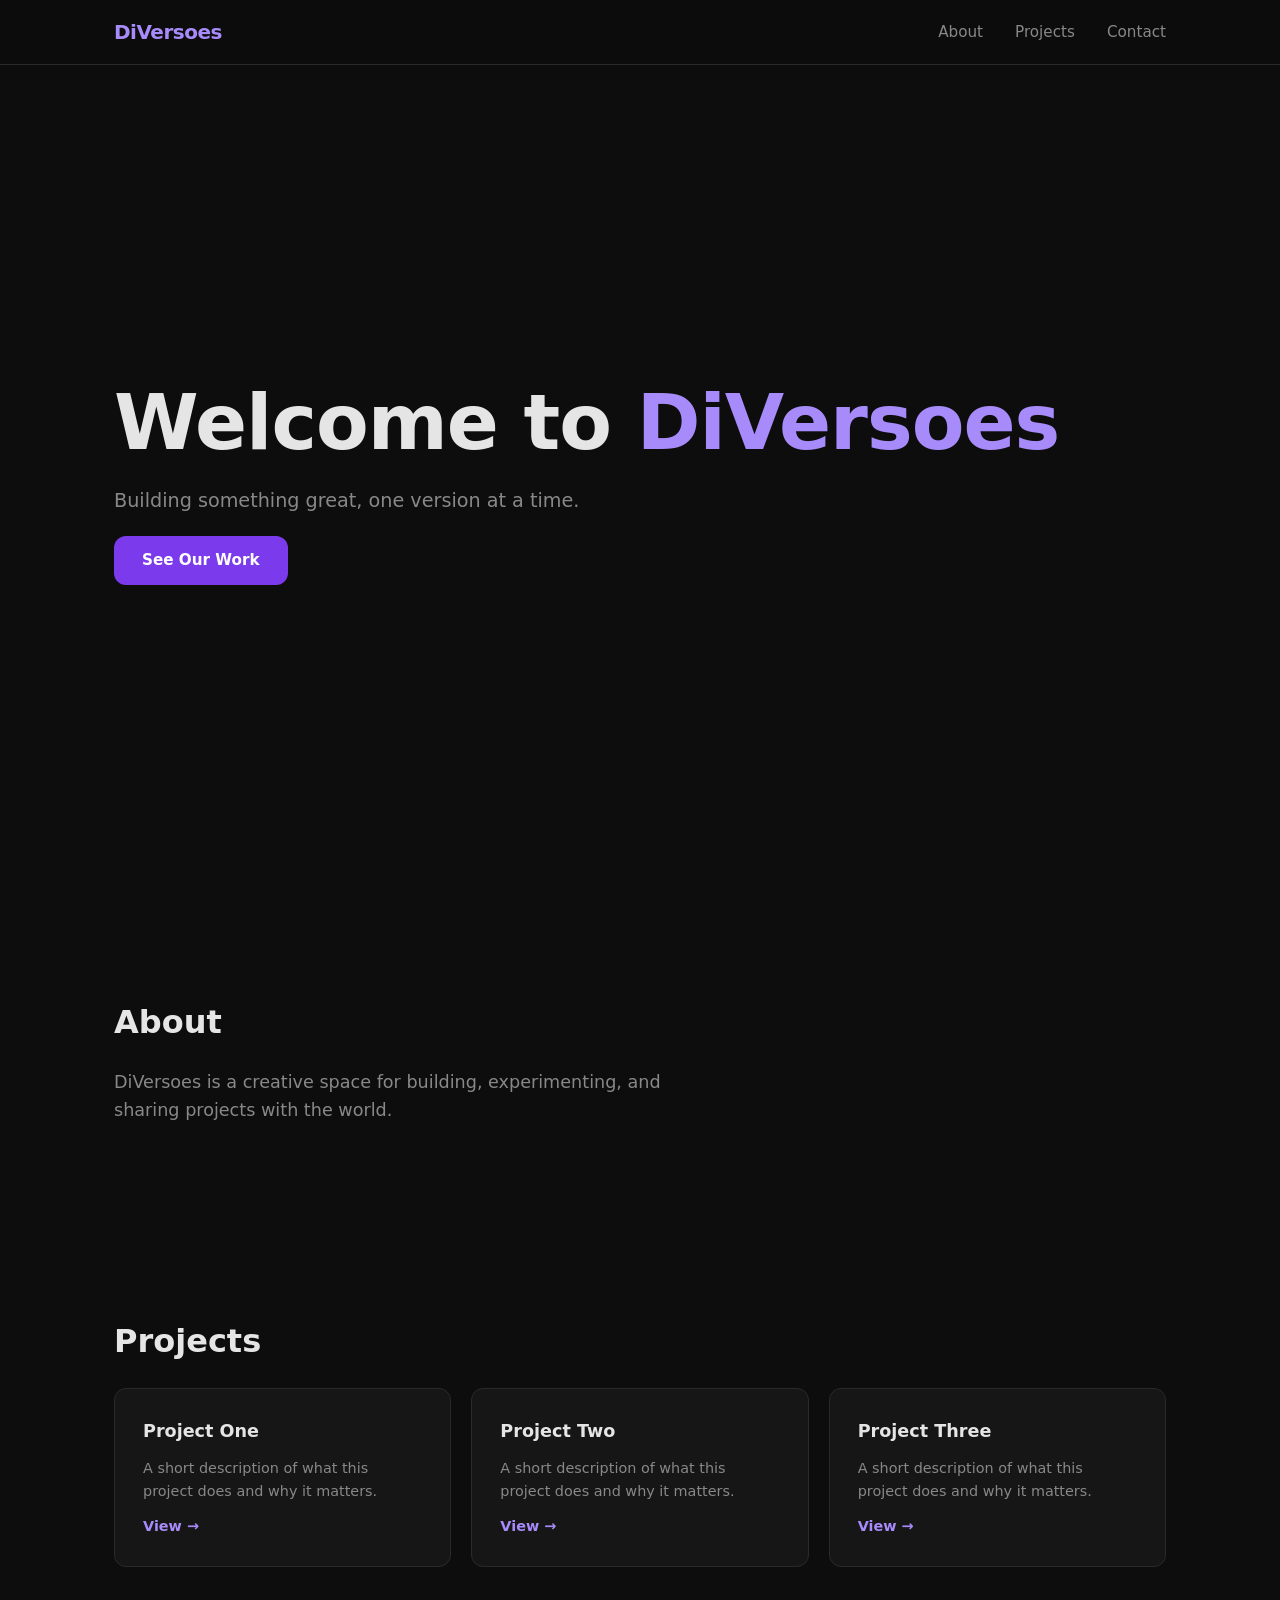
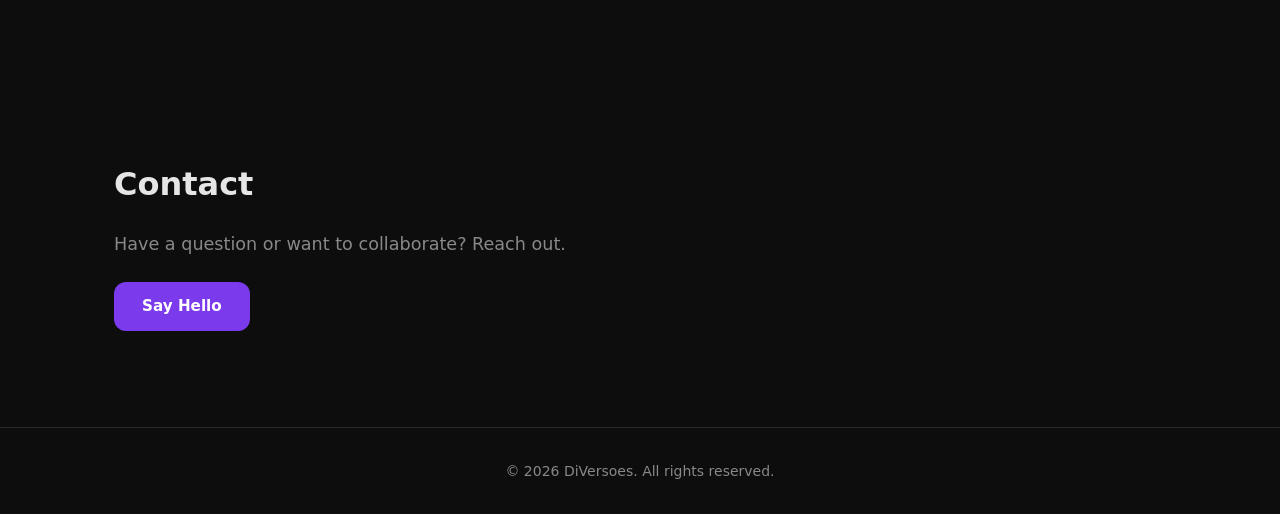
==== index.html @ 04e835b6 "Initial commit: landing page for DiVersoes GitHub Pages site" ====
<!DOCTYPE html>
<html lang="en">
<head>
  <meta charset="UTF-8" />
  <meta name="viewport" content="width=device-width, initial-scale=1.0" />
  <title>DiVersoes</title>
  <link rel="stylesheet" href="style.css" />
</head>
<body>
  <header>
    <nav>
      <span class="logo">DiVersoes</span>
      <ul>
        <li><a href="#about">About</a></li>
        <li><a href="#projects">Projects</a></li>
        <li><a href="#contact">Contact</a></li>
      </ul>
    </nav>
  </header>

  <main>
    <section class="hero">
      <h1>Welcome to <span>DiVersoes</span></h1>
      <p>Building something great, one version at a time.</p>
      <a href="#projects" class="btn">See Our Work</a>
    </section>

    <section id="about">
      <h2>About</h2>
      <p>DiVersoes is a creative space for building, experimenting, and sharing projects with the world.</p>
    </section>

    <section id="projects">
      <h2>Projects</h2>
      <div class="cards">
        <div class="card">
          <h3>Project One</h3>
          <p>A short description of what this project does and why it matters.</p>
          <a href="#">View &rarr;</a>
        </div>
        <div class="card">
          <h3>Project Two</h3>
          <p>A short description of what this project does and why it matters.</p>
          <a href="#">View &rarr;</a>
        </div>
        <div class="card">
          <h3>Project Three</h3>
          <p>A short description of what this project does and why it matters.</p>
          <a href="#">View &rarr;</a>
        </div>
      </div>
    </section>

    <section id="contact">
      <h2>Contact</h2>
      <p>Have a question or want to collaborate? Reach out.</p>
      <a href="mailto:hello@diversoes.com" class="btn">Say Hello</a>
    </section>
  </main>

  <footer>
    <p>&copy; 2026 DiVersoes. All rights reserved.</p>
  </footer>
</body>
</html>
---- style.css ----
*, *::before, *::after {
  box-sizing: border-box;
  margin: 0;
  padding: 0;
}

:root {
  --bg: #0d0d0d;
  --surface: #161616;
  --border: #2a2a2a;
  --accent: #7c3aed;
  --accent-light: #a78bfa;
  --text: #e5e5e5;
  --muted: #888;
  --radius: 12px;
}

html {
  scroll-behavior: smooth;
}

body {
  background: var(--bg);
  color: var(--text);
  font-family: system-ui, -apple-system, sans-serif;
  line-height: 1.6;
}

/* NAV */
header {
  position: sticky;
  top: 0;
  z-index: 100;
  background: rgba(13, 13, 13, 0.85);
  backdrop-filter: blur(12px);
  border-bottom: 1px solid var(--border);
}

nav {
  max-width: 1100px;
  margin: 0 auto;
  padding: 1rem 1.5rem;
  display: flex;
  align-items: center;
  justify-content: space-between;
}

.logo {
  font-size: 1.25rem;
  font-weight: 700;
  color: var(--accent-light);
  letter-spacing: -0.5px;
}

nav ul {
  list-style: none;
  display: flex;
  gap: 2rem;
}

nav a {
  color: var(--muted);
  text-decoration: none;
  font-size: 0.95rem;
  transition: color 0.2s;
}

nav a:hover {
  color: var(--text);
}

/* SECTIONS */
main {
  max-width: 1100px;
  margin: 0 auto;
  padding: 0 1.5rem;
}

section {
  padding: 6rem 0;
}

h2 {
  font-size: 2rem;
  font-weight: 700;
  margin-bottom: 1.25rem;
}

/* HERO */
.hero {
  min-height: calc(100vh - 64px);
  display: flex;
  flex-direction: column;
  justify-content: center;
  gap: 1.25rem;
}

.hero h1 {
  font-size: clamp(2.5rem, 6vw, 5rem);
  font-weight: 800;
  line-height: 1.1;
  letter-spacing: -1px;
}

.hero h1 span {
  color: var(--accent-light);
}

.hero p {
  font-size: 1.2rem;
  color: var(--muted);
  max-width: 480px;
}

/* BUTTON */
.btn {
  display: inline-block;
  padding: 0.75rem 1.75rem;
  background: var(--accent);
  color: #fff;
  text-decoration: none;
  border-radius: var(--radius);
  font-weight: 600;
  font-size: 0.95rem;
  transition: background 0.2s, transform 0.1s;
  width: fit-content;
}

.btn:hover {
  background: #6d28d9;
  transform: translateY(-1px);
}

/* ABOUT */
#about p {
  color: var(--muted);
  font-size: 1.1rem;
  max-width: 600px;
}

/* CARDS */
.cards {
  display: grid;
  grid-template-columns: repeat(auto-fill, minmax(280px, 1fr));
  gap: 1.25rem;
  margin-top: 0.5rem;
}

.card {
  background: var(--surface);
  border: 1px solid var(--border);
  border-radius: var(--radius);
  padding: 1.75rem;
  display: flex;
  flex-direction: column;
  gap: 0.75rem;
  transition: border-color 0.2s, transform 0.2s;
}

.card:hover {
  border-color: var(--accent);
  transform: translateY(-2px);
}

.card h3 {
  font-size: 1.1rem;
  font-weight: 600;
}

.card p {
  color: var(--muted);
  font-size: 0.9rem;
  flex: 1;
}

.card a {
  color: var(--accent-light);
  text-decoration: none;
  font-size: 0.9rem;
  font-weight: 600;
}

.card a:hover {
  text-decoration: underline;
}

/* CONTACT */
#contact p {
  color: var(--muted);
  font-size: 1.1rem;
  margin-bottom: 1.5rem;
}

/* FOOTER */
footer {
  border-top: 1px solid var(--border);
  text-align: center;
  padding: 2rem 1.5rem;
  color: var(--muted);
  font-size: 0.875rem;
}
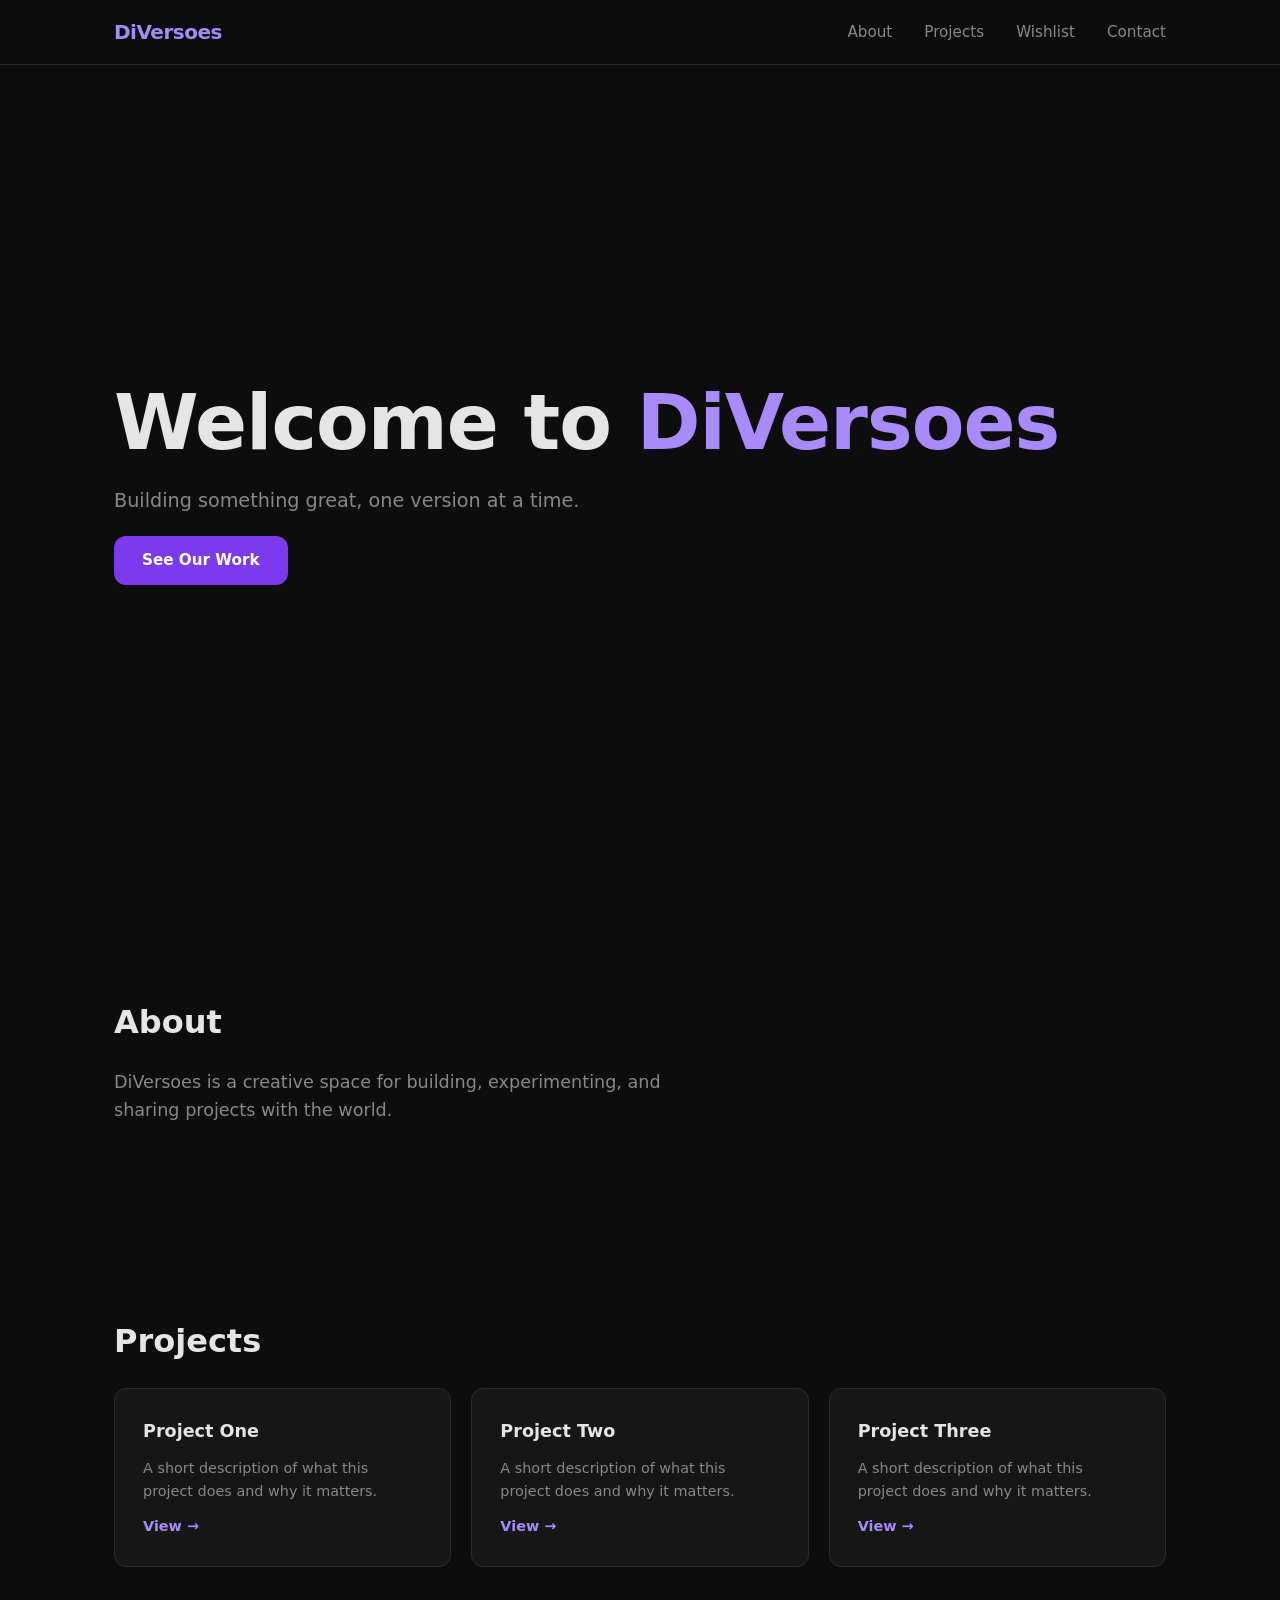
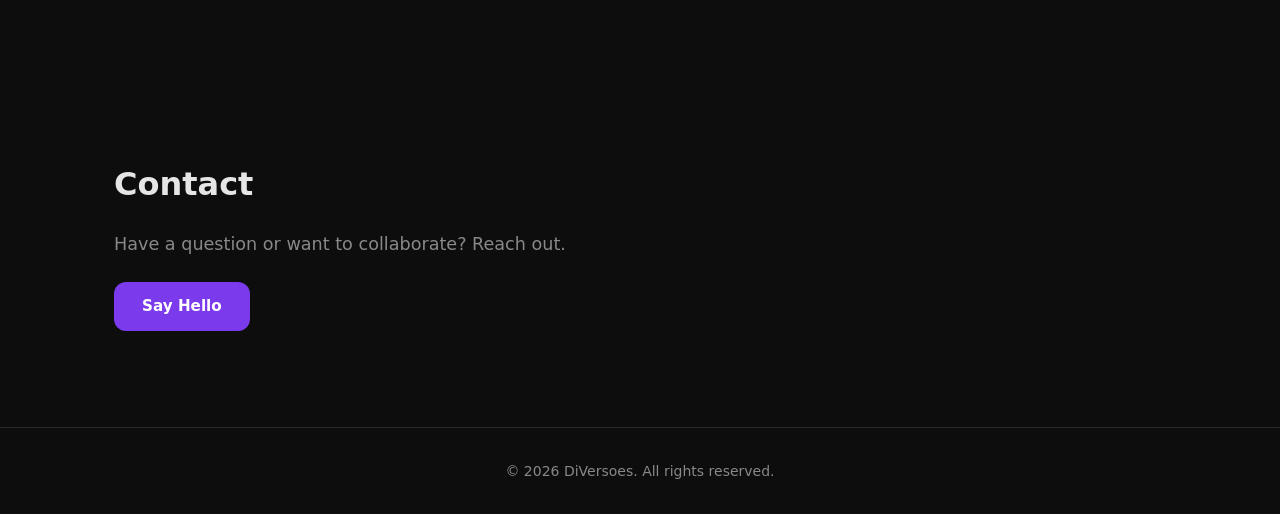
==== commit 210c8998: "Add LEGO Wishlist page with tag groups, drag-drop ordering, and BrickEconomy API integration" ====
--- a/index.html
+++ b/index.html
@@ -9,10 +9,11 @@
 <body>
   <header>
     <nav>
-      <span class="logo">DiVersoes</span>
+      <a href="/" class="logo">DiVersoes</a>
       <ul>
         <li><a href="#about">About</a></li>
         <li><a href="#projects">Projects</a></li>
+        <li><a href="/wishlist">Wishlist</a></li>
         <li><a href="#contact">Contact</a></li>
       </ul>
     </nav>
--- a/style.css
+++ b/style.css
@@ -50,6 +50,7 @@
   font-weight: 700;
   color: var(--accent-light);
   letter-spacing: -0.5px;
+  text-decoration: none;
 }
 
 nav ul {
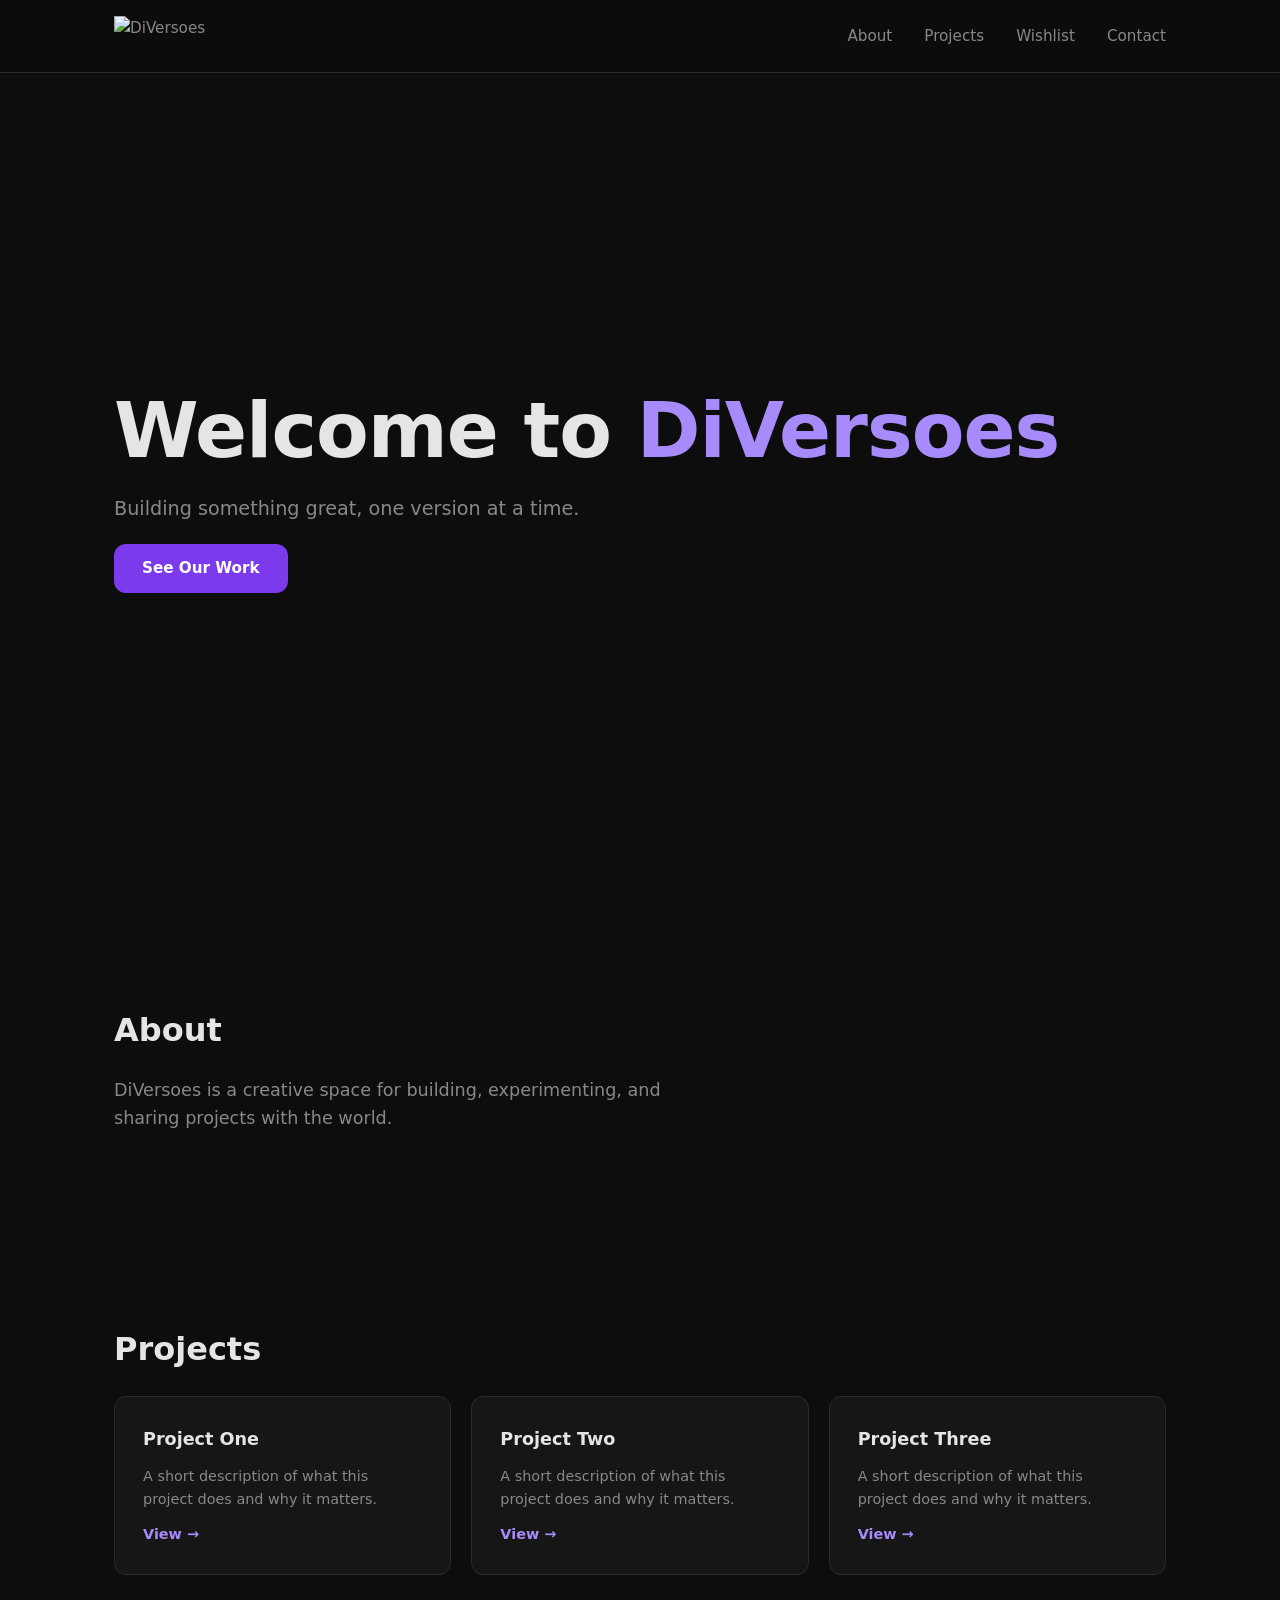
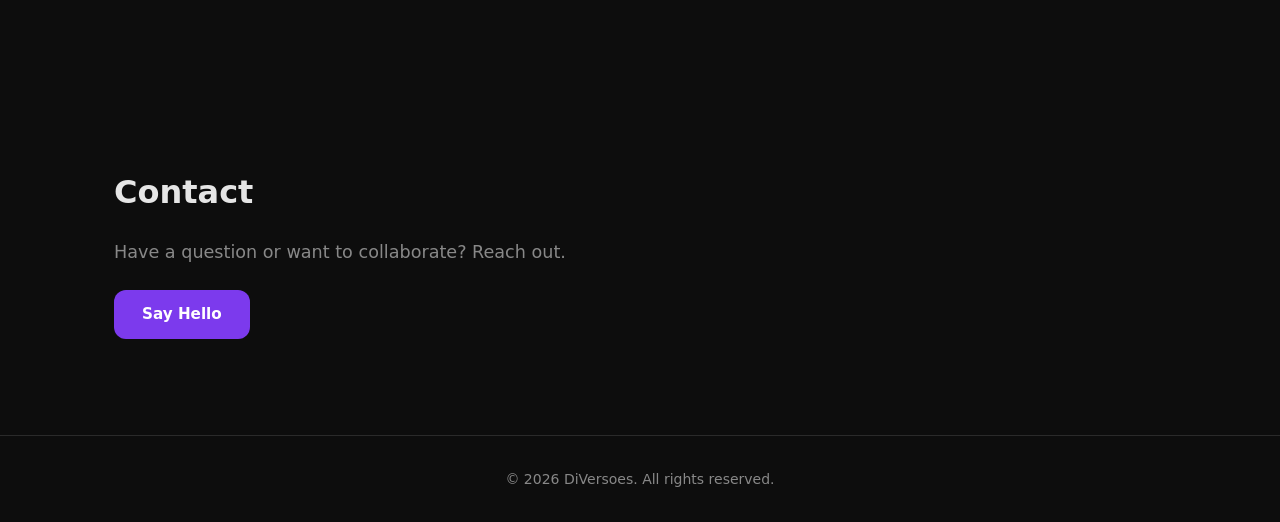
==== commit 6cd0a6a7: "Replace text logo with image logo across all pages https://claude.ai/code/session_01UKga1BzqjWkyQqUs" ====
--- a/index.html
+++ b/index.html
@@ -9,7 +9,7 @@
 <body>
   <header>
     <nav>
-      <a href="/" class="logo">DiVersoes</a>
+      <a href="/" class="logo"><img src="assets/logo.png" alt="DiVersoes"></a>
       <ul>
         <li><a href="#about">About</a></li>
         <li><a href="#projects">Projects</a></li>
--- a/style.css
+++ b/style.css
@@ -46,11 +46,14 @@
 }
 
 .logo {
-  font-size: 1.25rem;
-  font-weight: 700;
-  color: var(--accent-light);
-  letter-spacing: -0.5px;
-  text-decoration: none;
+  text-decoration: none;
+  display: flex;
+  align-items: center;
+}
+
+.logo img {
+  height: 40px;
+  width: auto;
 }
 
 nav ul {
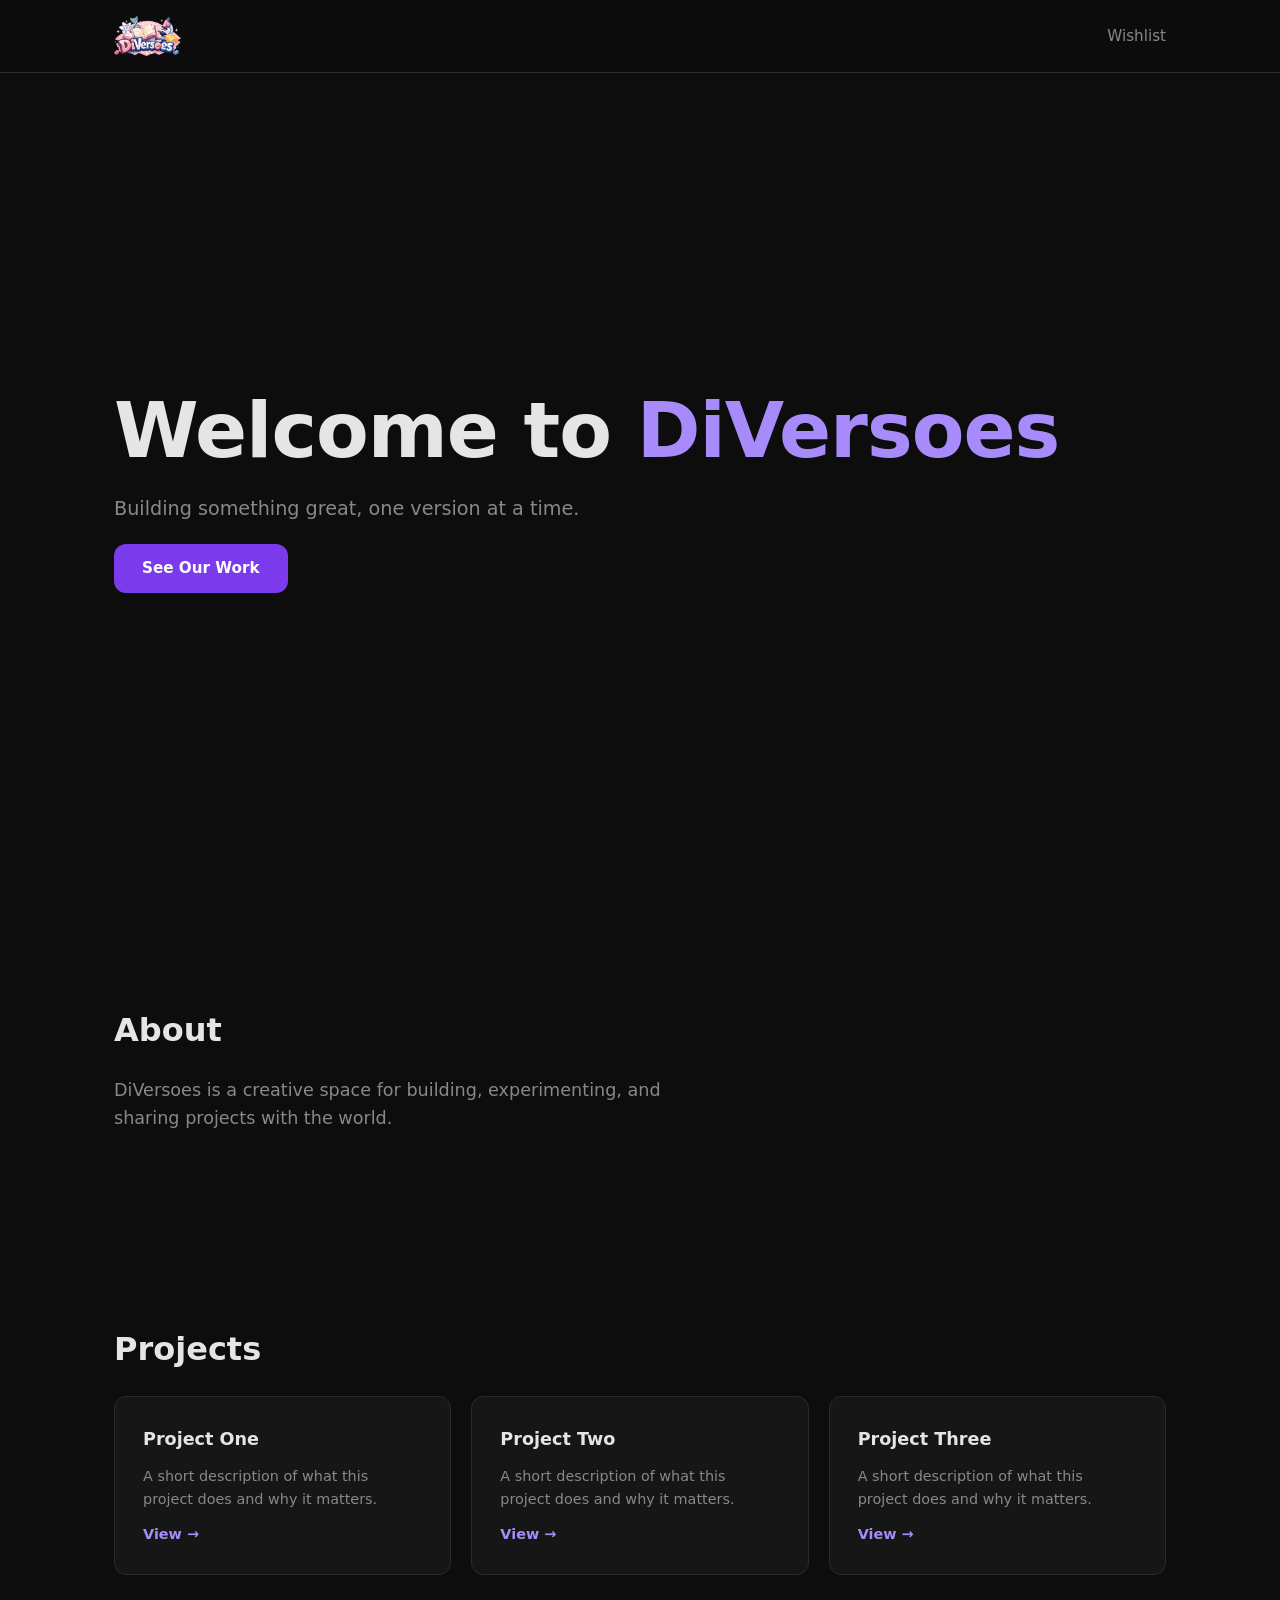
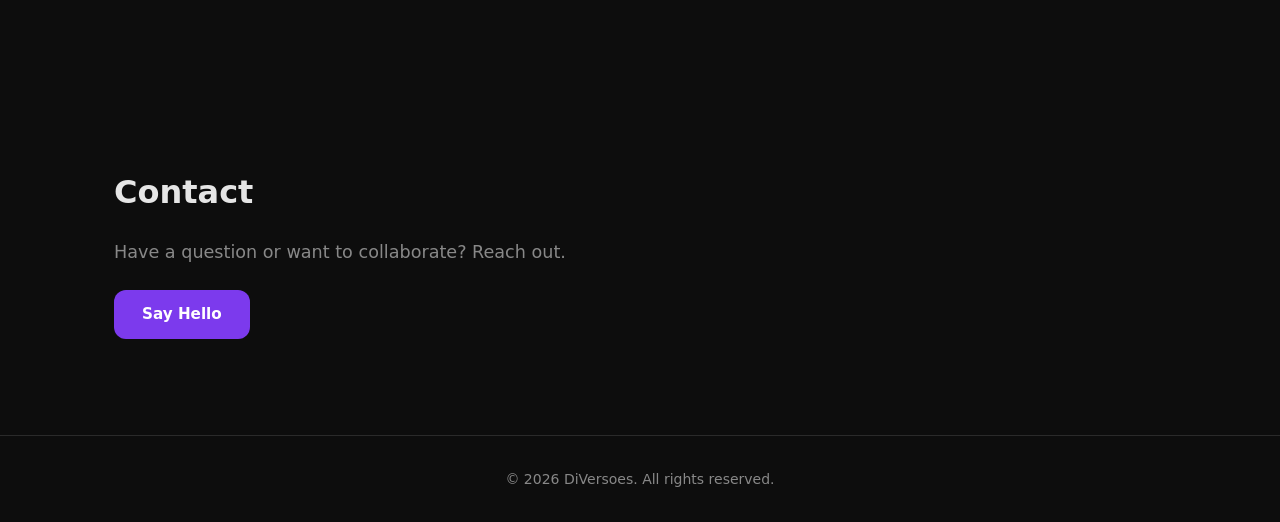
==== commit d330dafd: "Clean up nav: remove placeholder links and add logo spacing Removed About, Projects, and Contact nav" ====
--- a/index.html
+++ b/index.html
@@ -11,10 +11,7 @@
     <nav>
       <a href="/" class="logo"><img src="assets/logo.png" alt="DiVersoes"></a>
       <ul>
-        <li><a href="#about">About</a></li>
-        <li><a href="#projects">Projects</a></li>
         <li><a href="/wishlist">Wishlist</a></li>
-        <li><a href="#contact">Contact</a></li>
       </ul>
     </nav>
   </header>
--- a/style.css
+++ b/style.css
@@ -54,6 +54,7 @@
 .logo img {
   height: 40px;
   width: auto;
+  margin-right: 2rem;
 }
 
 nav ul {
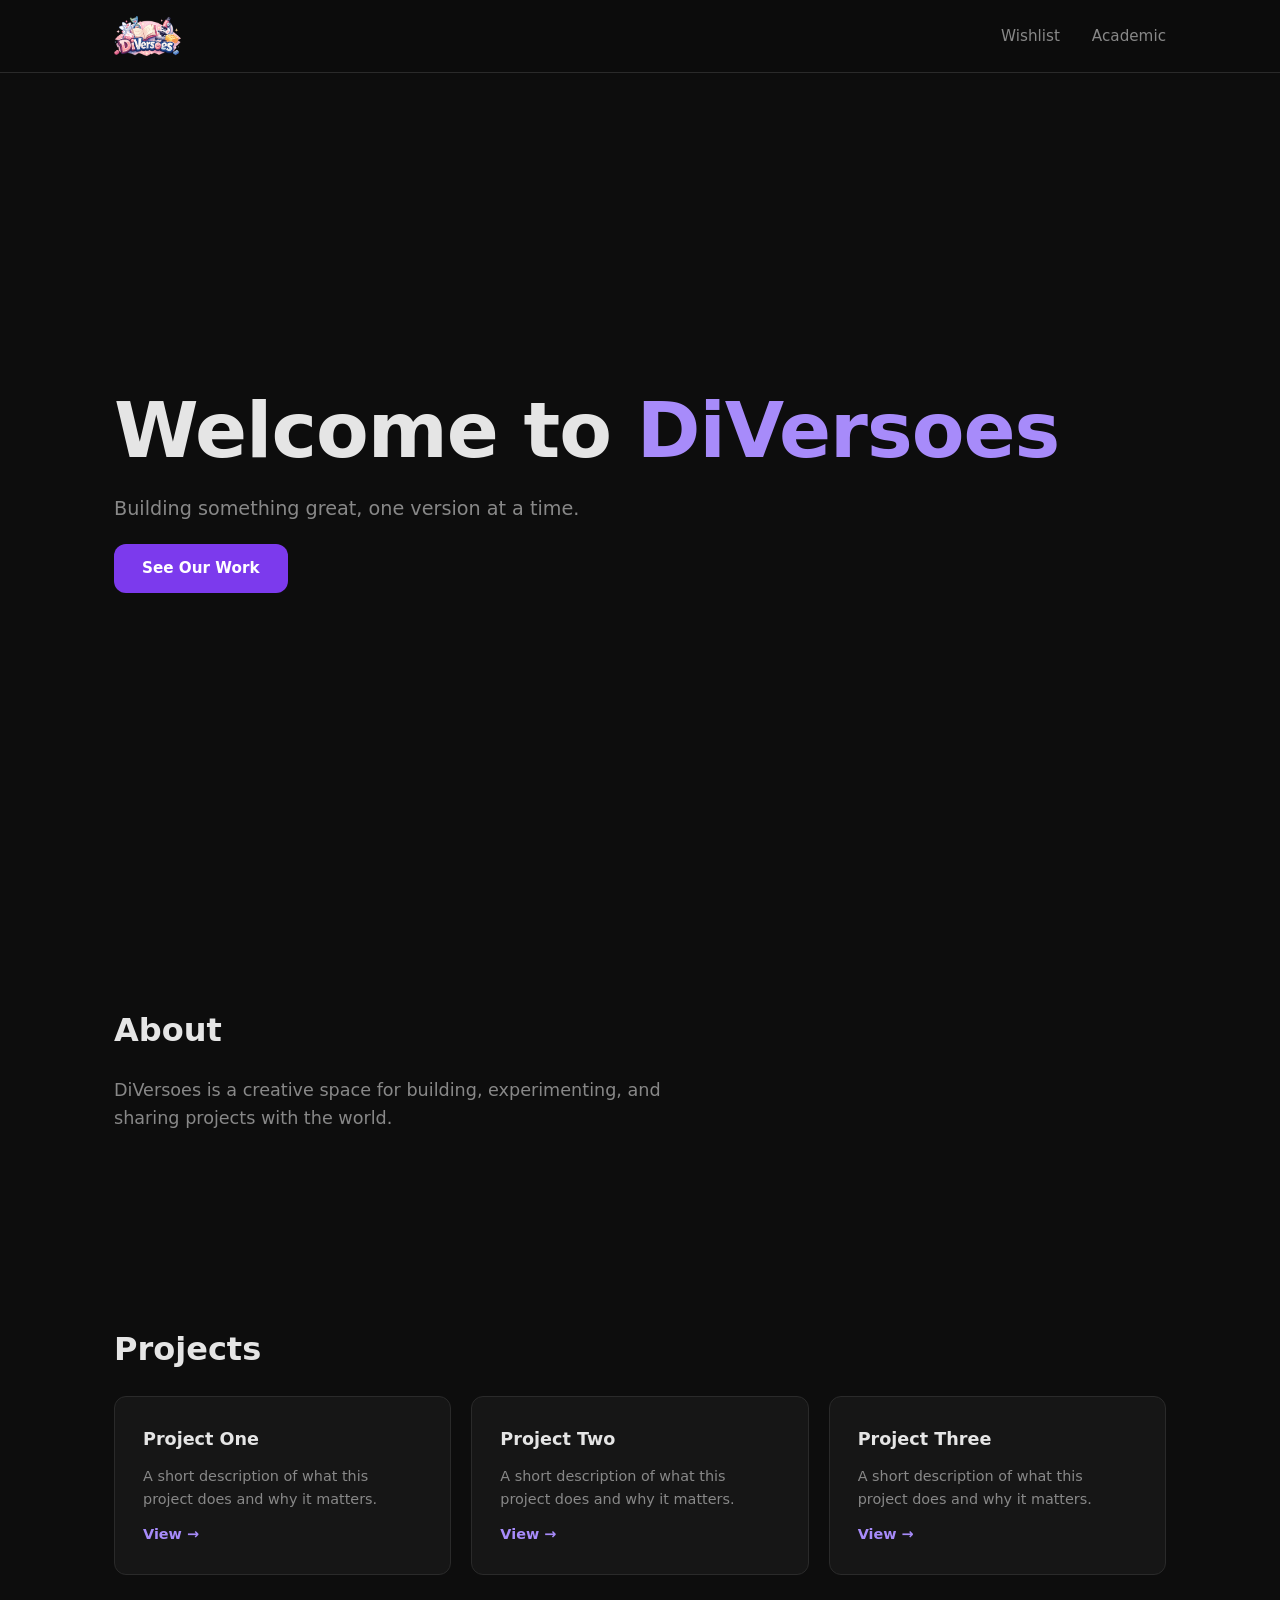
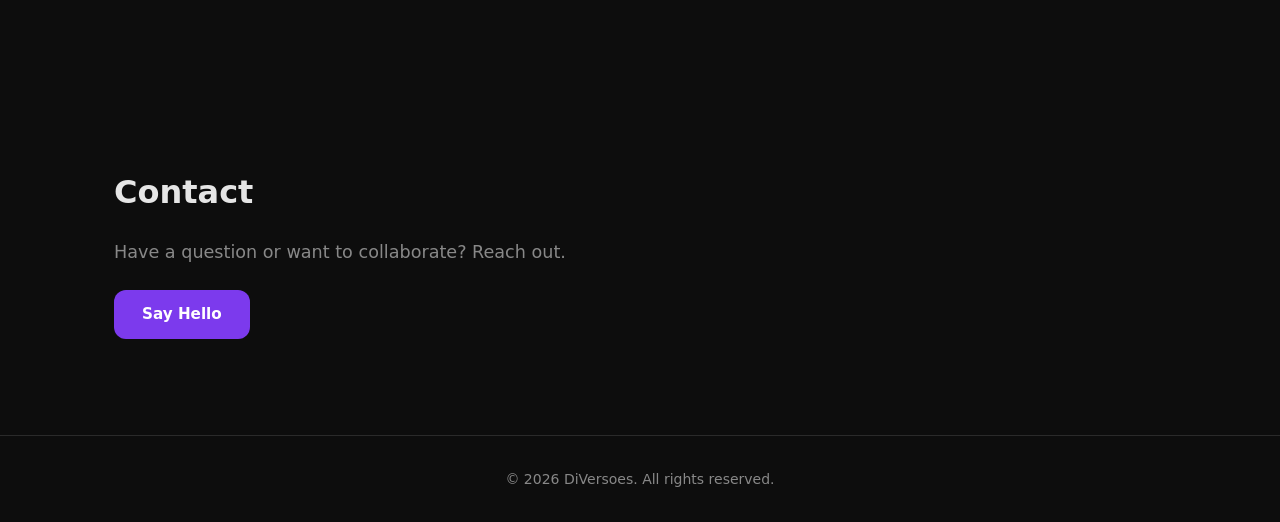
==== commit 7a4d8c00: "Add Academic CV page for Diana Salvador" ====
--- a/index.html
+++ b/index.html
@@ -12,6 +12,7 @@
       <a href="/" class="logo"><img src="assets/logo.png" alt="DiVersoes"></a>
       <ul>
         <li><a href="/wishlist">Wishlist</a></li>
+        <li><a href="/academic">Academic</a></li>
       </ul>
     </nav>
   </header>
